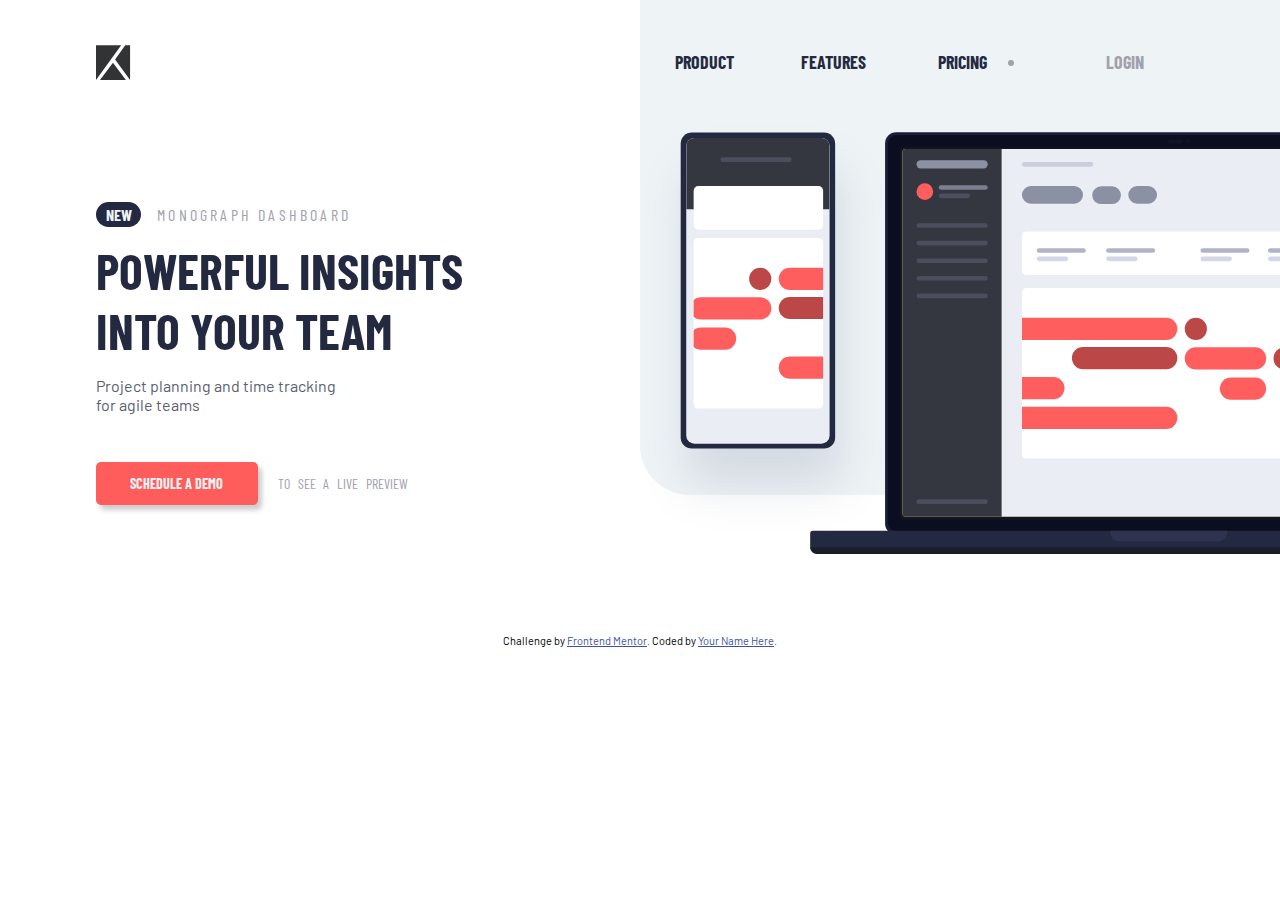
==== docs/index.html @ ef16f33c "adding styles" ====
<!DOCTYPE html>
<html lang="en">

<head>
  <meta charset="UTF-8">
  <meta name="viewport" content="width=device-width, initial-scale=1.0">
  <!-- displays site properly based on user's device -->

  <link rel="icon" type="image/png" sizes="32x32" href="./static/images/favicon-32x32.png">

  <title>Frontend Mentor | Project tracking intro component</title>

  <link href="https://fonts.googleapis.com/css?family=Barlow|Barlow+Condensed:400,700&display=swap" rel="stylesheet">

  <!-- Feel free to remove these styles or customise in your own stylesheet 👍 -->
  <style>
    .attribution {
      font-size: 11px;
      text-align: center;
    }

    .attribution a {
      color: hsl(228, 45%, 44%);
    }
  </style>
<link href="main-styles.css" rel="stylesheet"></head>

<body>

  <div class="container">

    <header id="header">
      <div class="title">
        <div class="container__logo">
          <img src="./static/images/logo.svg" alt="company logo">
        </div>
      </div>
      <nav id="nav">
        <input type="checkbox" name="btn" id="btn" class="toggler">
        <label for="btn">
          <div class="icon active">
            <div class="hamburger"></div>
          </div>
        </label>
        <ul class="menu">
          <li><a href="#">Product</a></li>
          <li><a href="#">Features</a></li>
          <li><a href="#">Pricing</a></li>
          <li class="login"><a href="#">Login</a></li>
        </ul>
      </nav>
    </header>

    <section class="hero">
      <img src="./static/images/illustration-devices.svg" alt="hero picture">
    </section>


    <section class="main">

      <p><span>New</span>Monograph Dashboard</p>

      <h1>Powerful insights into your team</h1>

      <p class="paragr">Project planning and time tracking for agile teams</p>

      <div class="call__to__sign__in">
        <div class="container__btn">
          <button><a href="#">Schedule a demo</a></button>
        </div>
        <p>to see a live preview</p>
      </div>

    </section>


    <footer>
      <p class="attribution">
        Challenge by <a href="https://www.frontendmentor.io?ref=challenge" target="_blank">Frontend Mentor</a>.
        Coded by <a href="#">Your Name Here</a>.
      </p>
    </footer>

  </div>

<script type="text/javascript" src="js/bundle.js"></script></body>

</html>
---- docs/main-styles.css ----
* {
  margin: 0;
  padding: 0;
  box-sizing: border-box;
}

/*##Colors*/
/*###Primary*/
/*### Neutral*/
/*## Typography*/
/*### Body*/
/*### Font*/
/*### Headings, Call-to-actions, Header Navigation*/
/*### Body*/
body {
  margin: 0 auto;
  font-family: "Barlow", sans-serif;
  font-size: 18px;
  font-weight: 400;
  min-width: 320px;
  max-width: 500px;
}

@media screen and (min-width: 720px) {
  body {
    max-width: none;
  }
}

@media screen and (min-width: 1024px) {
  body {
    font-size: 18px;
  }
}

.container {
  display: grid;
  grid-template-columns: 1fr;
  grid-template-rows: repeat(4, auto);
  position: relative;
}

.container::before {
  content: " ";
  width: 50vw;
  height: 55vh;
  background-color: #eef3f6;
  position: absolute;
  z-index: -1;
  right: 0;
  border-radius: 0 0 0 50px;
}

.container #header {
  display: flex;
  justify-content: space-between;
  align-items: center;
  padding: 2.2rem 1.6rem;
}

.container #header .title {
  width: 10%;
}

.container #header .title .container__logo {
  width: 100%;
  max-width: 35px;
  min-width: 30px;
}

.container #header .title .container__logo img {
  width: 100%;
  height: auto;
  display: block;
}

.container #header #nav {
  width: 20%;
}

.container #header #nav .icon {
  position: relative;
  top: 50%;
  left: 50%;
  transform: translate(-50%, -50%);
  cursor: pointer;
  background: #242942;
}

.container #header #nav .icon .hamburger {
  width: 20px;
  height: 2px;
  background: #242942;
  position: absolute;
  top: 50%;
  right: 0;
  box-shadow: 0 2px 5px rgba(0, 0, 0, 0.2);
  transition: .5s;
  border-radius: 10px;
}

.container #header #nav .icon .hamburger::before,
.container #header #nav .icon .hamburger::after {
  content: '';
  position: absolute;
  width: 20px;
  height: 2px;
  background: #242942;
  box-shadow: 0 2px 5px rgba(0, 0, 0, 0.2);
  transition: .5s;
  border-radius: 10px;
}

.container #header #nav .icon .hamburger::before {
  top: -8px;
}

.container #header #nav .icon .hamburger::after {
  top: 8px;
}

@media screen and (min-width: 720px) {
  .container #header #nav .icon {
    display: none;
  }
}

.container #header #nav .toggler {
  display: none;
}

.container #header #nav .toggler:checked ~ label .icon.active .hamburger {
  background: rgba(0, 0, 0, 0);
  box-shadow: 0 2px 5px rgba(0, 0, 0, 0);
}

.container #header #nav .toggler:checked ~ label .icon.active .hamburger::before {
  top: 0;
  width: 22px;
  transform: rotate(45deg);
}

.container #header #nav .toggler:checked ~ label .icon.active .hamburger::after {
  top: 0;
  width: 22px;
  transform: rotate(135deg);
}

.container #header #nav .toggler:checked ~ .menu {
  transform: translateY(0%);
}

.container #header #nav .menu {
  position: absolute;
  background-color: white;
  left: 10%;
  right: 10%;
  text-align: center;
  margin: 2rem auto 0 auto;
  padding: 1rem 0;
  list-style: none;
  border-radius: 5px;
  box-shadow: -5px 5px 10px rgba(0, 0, 0, 0.212);
  transition: all 1s ease;
  transform: translateY(-200%);
}

.container #header #nav .menu li {
  width: 80%;
  margin: 0 auto;
  text-transform: uppercase;
  margin-bottom: 1rem;
}

.container #header #nav .menu li a {
  color: #242942;
  font-weight: 700;
  font-family: "Barlow Condensed", sans-serif;
  text-decoration: none;
}

.container #header #nav .menu li a:hover {
  text-decoration: underline;
}

.container #header #nav .menu .login {
  border-top: 1px solid rgba(128, 128, 128, 0.3);
  margin-bottom: 0;
  padding: .5rem 0;
}

.container #header #nav .menu .login a {
  color: #a0a1ac;
}

@media screen and (min-width: 720px) {
  .container #header #nav .menu {
    position: initial;
    transform: translateY(0%);
    display: flex;
    width: 100%;
    margin: 0;
    box-shadow: none;
    background: none;
  }
  .container #header #nav .menu li {
    margin: 0;
  }
  .container #header #nav .menu .login {
    border: 0;
    padding: 0;
    list-style: disc;
    color: #a0a1ac;
    padding-left: 1rem;
  }
}

@media screen and (min-width: 1024px) {
  .container #header #nav .menu .login {
    padding-left: 2.5rem;
  }
}

@media screen and (min-width: 720px) {
  .container #header #nav {
    width: 50%;
  }
}

@media screen and (min-width: 720px) {
  .container #header {
    grid-area: header;
    padding: 2.2rem  6rem;
  }
}

.container .hero {
  margin: 0 0 3rem auto;
  max-width: 400px;
}

.container .hero img {
  width: 100%;
  height: auto;
  display: block;
}

@media screen and (min-width: 720px) {
  .container .hero {
    grid-area: hero;
    max-width: none;
  }
}

.container .main {
  padding: 0rem 1.6rem;
  margin-top: 1rem;
}

.container .main > * {
  margin-bottom: 1rem;
}

.container .main p:first-child {
  text-transform: uppercase;
  letter-spacing: .2rem;
  font-family: "Barlow Condensed", sans-serif;
  font-size: 16px;
  color: #a0a1ac;
}

.container .main p:first-child span {
  margin-right: 1rem;
  background-color: #242942;
  color: #eef3f6;
  padding: .2rem .6rem;
  border-radius: 30px;
  text-align: center;
  font-weight: 700;
  letter-spacing: initial;
}

.container .main h1 {
  text-transform: uppercase;
  font-family: "Barlow Condensed", sans-serif;
  font-weight: 700;
  color: #242942;
  font-size: 30px;
}

.container .main p {
  color: #5b5f71;
  font-size: 16px;
}

.container .main .call__to__sign__in {
  display: flex;
  justify-content: space-between;
  align-items: center;
  text-transform: uppercase;
}

.container .main .call__to__sign__in .container__btn {
  width: 40%;
}

.container .main .call__to__sign__in .container__btn button {
  width: 100%;
  height: 2.7rem;
  padding: 0 .3rem;
  text-align: center;
  font-size: .9rem;
  font-weight: 700;
  text-transform: capitalize;
  color: #eef3f6;
  background-color: #ff5c5c;
  border-radius: 5px;
  border: none;
  box-shadow: none;
  box-shadow: 4px 5px 5px rgba(0, 0, 0, 0.2);
  transition: all 0.1s ease-in;
  cursor: pointer;
}

.container .main .call__to__sign__in .container__btn button:hover {
  background: #ff3d3d;
  box-shadow: 2px 2.5px 2.5px rgba(0, 0, 0, 0.3);
}

.container .main .call__to__sign__in .container__btn button:active {
  margin-top: .1rem;
  background: #ff7070;
}

.container .main .call__to__sign__in .container__btn button a {
  color: #eef3f6;
  text-decoration: none;
  font-family: "Barlow Condensed", sans-serif;
  text-transform: uppercase;
}

.container .main .call__to__sign__in p {
  width: 55%;
  font-size: 14px;
  word-spacing: .3rem;
  color: #a0a1ac;
  font-family: "Barlow Condensed", sans-serif;
}

@media screen and (min-width: 720px) {
  .container .main {
    grid-area: main;
    align-self: center;
    padding: 0;
    padding-left: 6rem;
    margin: 0;
    max-width: 500px;
  }
  .container .main h1 {
    font-size: 50px;
  }
  .container .main .call__to__sign__in {
    margin-top: 3rem;
  }
  .container .main .paragr {
    max-width: 250px;
  }
}

.container footer {
  margin: 2rem auto 0 auto;
}

@media screen and (min-width: 720px) {
  .container footer {
    grid-area: footer;
  }
}

@media screen and (min-width: 720px) {
  .container {
    grid-template-columns: repeat(2, 1fr);
    grid-template-rows: repeat(3, auto);
    grid-template-areas: "header header" "main hero" "footer footer";
  }
}
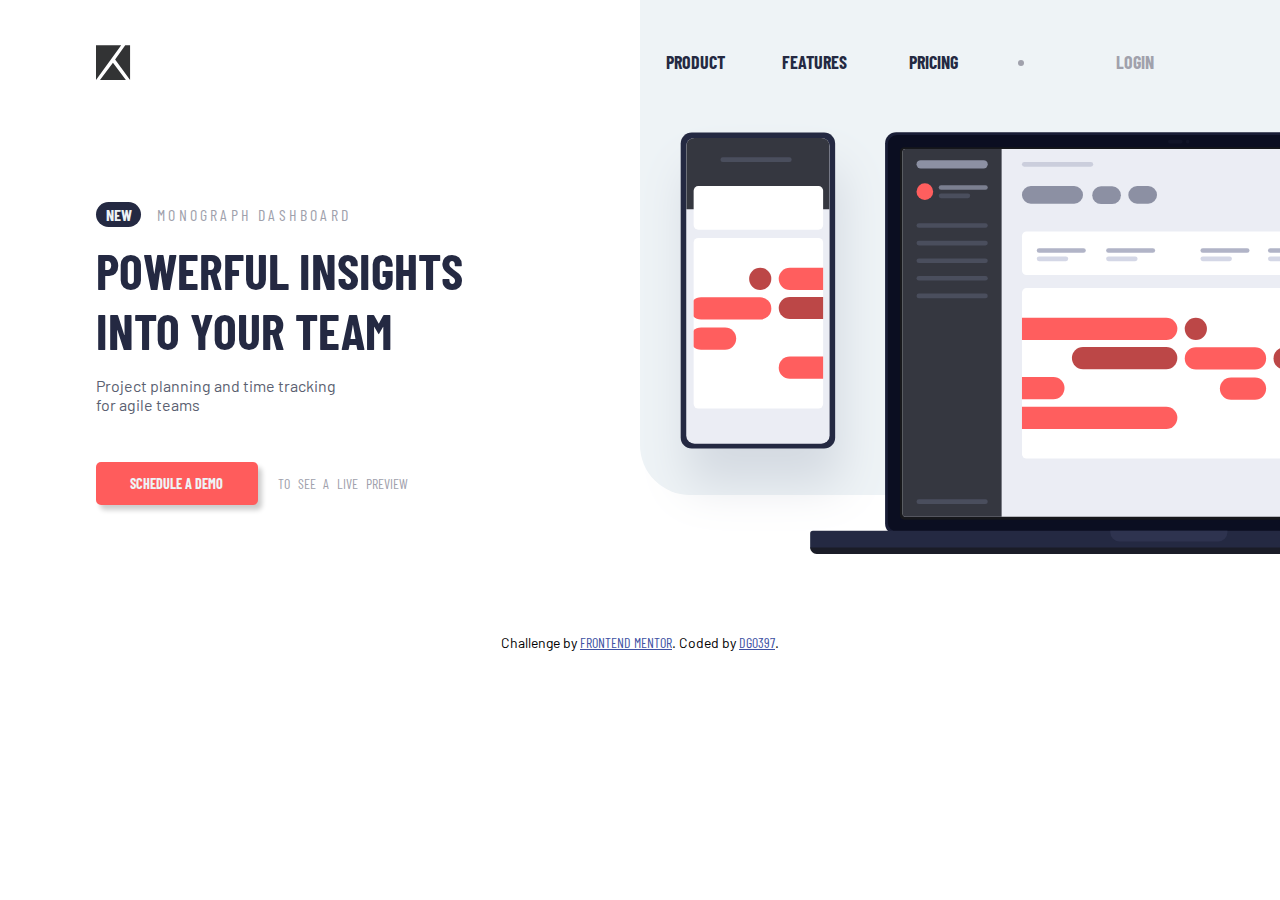
==== commit 095a9d5f: "adding styles" ====
--- a/docs/index.html
+++ b/docs/index.html
@@ -1,5 +1,5 @@
 <!DOCTYPE html>
-<html lang="en">
+<html lang="en"><head><link href="main-styles.css" rel="stylesheet"></head>
 
 <head>
   <meta charset="UTF-8">
@@ -12,36 +12,33 @@
 
   <link href="https://fonts.googleapis.com/css?family=Barlow|Barlow+Condensed:400,700&display=swap" rel="stylesheet">
 
-  <!-- Feel free to remove these styles or customise in your own stylesheet 👍 -->
-  <style>
-    .attribution {
-      font-size: 11px;
-      text-align: center;
-    }
-
-    .attribution a {
-      color: hsl(228, 45%, 44%);
-    }
-  </style>
-<link href="main-styles.css" rel="stylesheet"></head>
 
 <body>
 
   <div class="container">
 
+    <!--HEADER-->
     <header id="header">
       <div class="title">
+
+        <!--LOGO-->
         <div class="container__logo">
           <img src="./static/images/logo.svg" alt="company logo">
         </div>
       </div>
+
+      <!--NAVBAR-->
       <nav id="nav">
         <input type="checkbox" name="btn" id="btn" class="toggler">
         <label for="btn">
+
+          <!--ICON MENU-->
           <div class="icon active">
             <div class="hamburger"></div>
           </div>
         </label>
+
+        <!--MENU-->
         <ul class="menu">
           <li><a href="#">Product</a></li>
           <li><a href="#">Features</a></li>
@@ -51,11 +48,12 @@
       </nav>
     </header>
 
+    <!--HERO-->
     <section class="hero">
       <img src="./static/images/illustration-devices.svg" alt="hero picture">
     </section>
 
-
+    <!--MAIN-->
     <section class="main">
 
       <p><span>New</span>Monograph Dashboard</p>
@@ -73,11 +71,11 @@
 
     </section>
 
-
+    <!--FOOTER-->
     <footer>
       <p class="attribution">
         Challenge by <a href="https://www.frontendmentor.io?ref=challenge" target="_blank">Frontend Mentor</a>.
-        Coded by <a href="#">Your Name Here</a>.
+        Coded by <a href="https://github.com/dg0397" target="_blank">DG0397</a>.
       </p>
     </footer>
 
--- a/docs/main-styles.css
+++ b/docs/main-styles.css
@@ -15,7 +15,7 @@
 body {
   margin: 0 auto;
   font-family: "Barlow", sans-serif;
-  font-size: 18px;
+  font-size: 20px;
   font-weight: 400;
   min-width: 320px;
   max-width: 500px;
@@ -38,6 +38,10 @@
   grid-template-columns: 1fr;
   grid-template-rows: repeat(4, auto);
   position: relative;
+  /*HEADER*/
+  /*HEADER*/
+  /*HERO*/
+  /*MAIN*/
 }
 
 .container::before {
@@ -56,10 +60,12 @@
   justify-content: space-between;
   align-items: center;
   padding: 2.2rem 1.6rem;
+  /*NAVBAR*/
 }
 
 .container #header .title {
   width: 10%;
+  /*LOGO*/
 }
 
 .container #header .title .container__logo {
@@ -76,6 +82,8 @@
 
 .container #header #nav {
   width: 20%;
+  /*ICON MENU*/
+  /*MENU*/
 }
 
 .container #header #nav .icon {
@@ -155,8 +163,9 @@
   background-color: white;
   left: 10%;
   right: 10%;
+  top: 12%;
   text-align: center;
-  margin: 2rem auto 0 auto;
+  margin: 0 auto 0 auto;
   padding: 1rem 0;
   list-style: none;
   border-radius: 5px;
@@ -205,19 +214,24 @@
   }
   .container #header #nav .menu li {
     margin: 0;
+    margin-right: .5rem;
   }
   .container #header #nav .menu .login {
     border: 0;
     padding: 0;
+    margin: 0;
     list-style: disc;
     color: #a0a1ac;
     padding-left: 1rem;
   }
+  .container #header #nav .menu li:nth-child(3) {
+    margin-right: 3rem;
+  }
 }
 
 @media screen and (min-width: 1024px) {
   .container #header #nav .menu .login {
-    padding-left: 2.5rem;
+    padding-left: 3rem;
   }
 }
 
@@ -230,7 +244,7 @@
 @media screen and (min-width: 720px) {
   .container #header {
     grid-area: header;
-    padding: 2.2rem  6rem;
+    padding: 2.2rem 6rem;
   }
 }
 
@@ -255,6 +269,7 @@
 .container .main {
   padding: 0rem 1.6rem;
   margin-top: 1rem;
+  /*BTN*/
 }
 
 .container .main > * {
@@ -281,11 +296,11 @@
 }
 
 .container .main h1 {
-  text-transform: uppercase;
   font-family: "Barlow Condensed", sans-serif;
   font-weight: 700;
+  font-size: 30px;
   color: #242942;
-  font-size: 30px;
+  text-transform: uppercase;
 }
 
 .container .main p {
@@ -371,6 +386,17 @@
   margin: 2rem auto 0 auto;
 }
 
+.container footer .attribution {
+  font-size: 14px;
+  text-align: center;
+}
+
+.container footer .attribution a {
+  color: #3e52a3;
+  font-family: "Barlow Condensed", sans-serif;
+  text-transform: uppercase;
+}
+
 @media screen and (min-width: 720px) {
   .container footer {
     grid-area: footer;
